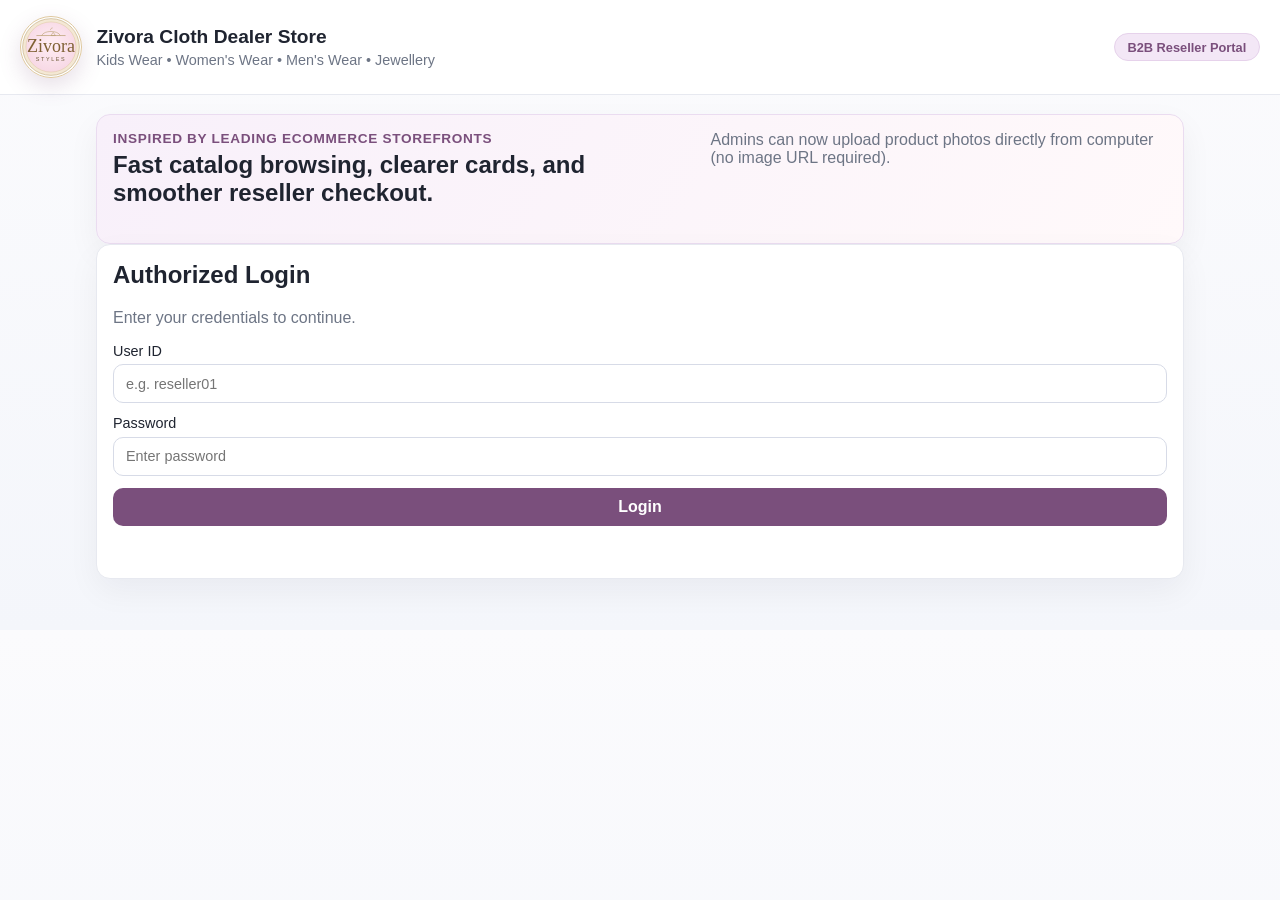
==== index.html @ c30dd45b "Add admin product editing and catalog badges" ====
<!DOCTYPE html>
<html lang="en">
<head>
  <meta charset="UTF-8" />
  <meta name="viewport" content="width=device-width, initial-scale=1.0" />
  <title>Zivora Cloth Dealer Portal</title>
  <link rel="stylesheet" href="styles.css" />
</head>
<body>
  <header class="topbar">
    <div class="brand-wrap">
      <img src="assets/zivora-logo.svg" alt="Zivora Styles logo" class="brand-logo" />
      <div>
        <h1>Zivora Cloth Dealer Store</h1>
        <p>Kids Wear • Women's Wear • Men's Wear • Jewellery</p>
      </div>
    </div>
    <span class="chip">B2B Reseller Portal</span>
  </header>

  <main class="container">
    <section class="hero-banner panel">
      <div>
        <p class="eyebrow">Inspired by leading ecommerce storefronts</p>
        <h2>Fast catalog browsing, clearer cards, and smoother reseller checkout.</h2>
      </div>
      <p class="muted">Admins can now upload product photos directly from computer (no image URL required).</p>
    </section>

    <section id="adminAccessSection" class="panel hidden">
      <h2>Admin Entry Gate</h2>
      <p class="muted">Admin panel is hidden behind a private URL and passkey.</p>
      <form id="adminGateForm" class="grid-form">
        <label>
          Admin panel passkey
          <input type="password" id="adminGatePassword" required placeholder="Enter admin panel passkey" />
        </label>
        <button type="submit">Unlock Admin Login</button>
      </form>
      <p id="adminGateMessage" class="message"></p>
    </section>

    <section id="loginSection" class="panel">
      <h2>Authorized Login</h2>
      <p class="muted" id="loginHint">Enter your credentials to continue.</p>
      <form id="loginForm" class="grid-form">
        <label>
          User ID
          <input type="text" id="userId" required placeholder="e.g. reseller01" />
        </label>
        <label>
          Password
          <input type="password" id="password" required placeholder="Enter password" />
        </label>
        <button type="submit">Login</button>
      </form>
      <p id="loginMessage" class="message"></p>
    </section>

    <section id="appSection" class="hidden">
      <nav class="app-nav">
        <span id="welcomeText"></span>
        <div id="resellerNavLinks" class="reseller-nav-links hidden"></div>
        <div>
          <button id="logoutBtn" class="secondary">Logout</button>
        </div>
      </nav>

      <section id="adminPanel" class="hidden panel">
        <h2>Admin Panel (Dealer Controls)</h2>
        <div class="cards two-cols">
          <article class="card">
            <h3>Create Reseller User</h3>
            <form id="createUserForm" class="stack">
              <input type="text" id="newUserId" placeholder="User ID" required />
              <input type="password" id="newUserPassword" placeholder="Password" required />
              <button type="submit">Create User</button>
            </form>
          </article>

          <article class="card">
            <h3>Upload Product</h3>
            <form id="productForm" class="stack">
              <input type="text" id="productName" placeholder="Product name" required />
              <select id="productCategory" required>
                <option value="">Select category</option>
                <option value="kids">Kids Wear</option>
                <option value="women">Women's Wear</option>
                <option value="men">Men's Wear</option>
                <option value="jewellery">Jewellery</option>
              </select>
              <select id="productBadge">
                <option value="">No badge</option>
                <option value="trending">Trending</option>
                <option value="best-seller">Best Seller</option>
                <option value="new-arrival">New Arrival</option>
              </select>
              <input type="number" id="productPrice" min="1" placeholder="Coin price" required />
              <input type="text" id="productDetails" placeholder="Short details" required />
              <label class="file-label" for="productImageFile">Product image from computer</label>
              <input type="file" id="productImageFile" accept="image/*" />
              <p id="uploadFileName" class="muted small-text">No file selected (you can still use image URL)</p>
              <input type="url" id="productImage" placeholder="Fallback image URL (optional)" />
              <button type="submit">Add Product</button>
            </form>
          </article>

          <article class="card">
            <h3>Load Coins to Reseller Wallet</h3>
            <form id="walletForm" class="stack">
              <select id="walletUser" required></select>
              <input type="number" id="coinAmount" min="1" placeholder="Coins to add" required />
              <button type="submit">Upload Coins</button>
            </form>
          </article>

          <article class="card">
            <h3>Security Controls</h3>
            <form id="changeAdminPasswordForm" class="stack">
              <input type="password" id="newAdminPassword" placeholder="New admin login password" required />
              <button type="submit">Change Admin Login Password</button>
            </form>
            <form id="changeGatePasswordForm" class="stack top-space">
              <input type="password" id="newGatePassword" placeholder="New admin panel gate passkey" required />
              <button type="submit">Change Admin Gate Passkey</button>
            </form>
          </article>
        </div>

        <div class="card">
          <h3>Users (Username + Password)</h3>
          <div id="usersTableWrap"></div>
        </div>

        <div class="card">
          <h3>Products (Delete Products)</h3>
          <div id="productsTableWrap"></div>
        </div>

        <div id="editProductModal" class="modal hidden" role="dialog" aria-modal="true" aria-labelledby="editProductTitle">
          <div class="modal-content">
            <div class="modal-header">
              <h3 id="editProductTitle">Edit Product</h3>
              <button id="closeEditProductModal" class="secondary small" type="button">Close</button>
            </div>
            <form id="editProductForm" class="stack">
              <input type="hidden" id="editProductId" />
              <input type="text" id="editProductName" placeholder="Product name" required />
              <select id="editProductCategory" required>
                <option value="kids">Kids Wear</option>
                <option value="women">Women's Wear</option>
                <option value="men">Men's Wear</option>
                <option value="jewellery">Jewellery</option>
              </select>
              <select id="editProductBadge">
                <option value="">No badge</option>
                <option value="trending">Trending</option>
                <option value="best-seller">Best Seller</option>
                <option value="new-arrival">New Arrival</option>
              </select>
              <input type="number" id="editProductPrice" min="1" placeholder="Coin price" required />
              <input type="text" id="editProductDetails" placeholder="Short details" required />
              <input type="url" id="editProductImage" placeholder="Image URL" />
              <button type="submit">Save Changes</button>
            </form>
          </div>
        </div>

        <div class="card">
          <h3>Booked Orders (Tracking + Cancel)</h3>
          <div id="ordersTableWrap"></div>
        </div>
      </section>

      <section id="resellerPanel" class="hidden panel reseller-simple">
        <h2>Reseller Dashboard</h2>

        <div class="cards two-cols">
          <article class="card">
            <h3>Wallet</h3>
            <p>Available Coins:</p>
            <p class="big" id="walletBalance">0 🪙</p>
          </article>
          <article class="card">
            <h3>Cart</h3>
            <p id="cartSummary">0 item(s) • 0 coins</p>
            <p class="muted" id="savedAddressPreview">Shipping details will be collected during checkout for each order.</p>
            <div class="row">
              <button id="checkoutBtn">Checkout (Pay with Coins)</button>
              <button id="clearCartBtn" class="secondary">Clear Cart</button>
            </div>
          </article>
        </div>

        <article class="card">
          <h3>Shipping Address (required for checkout)</h3>
          <p class="muted">Address is collected fresh for every checkout order.</p>
          <form id="shippingForm" class="grid-form">
            <label>
              Full name
              <input type="text" id="shipName" required placeholder="Receiver full name" />
            </label>
            <label>
              Phone number
              <input type="tel" id="shipPhone" required placeholder="10-digit phone" />
            </label>
            <label>
              Address line
              <input type="text" id="shipLine" required placeholder="House no, street" />
            </label>
            <label>
              City
              <input type="text" id="shipCity" required placeholder="City" />
            </label>
            <label>
              State
              <input type="text" id="shipState" required placeholder="State" />
            </label>
            <label>
              Pincode
              <input type="text" id="shipPincode" required placeholder="6-digit pincode" />
            </label>
            <button type="submit">Save Address</button>
          </form>
        </article>

        <article class="card">
          <h3 id="catalogSectionTitle">Home: All categories</h3>
          <div id="catalog" class="catalog-grid"></div>
        </article>

        <div class="cards two-cols">
          <article class="card">
            <h3>Purchase History</h3>
            <div id="purchaseRecords" class="records"></div>
          </article>
          <article class="card">
            <h3>Order Tracking</h3>
            <div id="trackingRecords" class="records"></div>
          </article>
        </div>
      </section>
    </section>
  </main>

  <script src="script.js"></script>
</body>
</html>
---- styles.css ----
:root {
  --bg: #f8f9fb;
  --panel: #ffffff;
  --text: #1f2430;
  --muted: #6d7585;
  --primary: #7a4f7c;
  --primary-soft: #f3e7f6;
  --border: #e7e9f0;
  --success: #0c8b62;
}

* {
  box-sizing: border-box;
}

body {
  margin: 0;
  font-family: Inter, "Segoe UI", Roboto, Arial, sans-serif;
  color: var(--text);
  background: linear-gradient(180deg, #fbfbfd, #f4f6fb);
}

.topbar {
  display: flex;
  justify-content: space-between;
  align-items: center;
  gap: 1rem;
  padding: 1rem 1.25rem;
  background: var(--panel);
  border-bottom: 1px solid var(--border);
  position: sticky;
  top: 0;
  z-index: 20;
}

.brand-wrap {
  display: flex;
  align-items: center;
  gap: 0.9rem;
}

.brand-logo {
  width: 62px;
  height: 62px;
  border-radius: 50%;
  object-fit: cover;
  border: 1px solid #dec79d;
  box-shadow: 0 8px 22px rgba(122, 79, 124, 0.18);
}

h1 {
  margin: 0;
  font-size: 1.2rem;
}

h2,
h3,
p {
  margin-top: 0;
}

.topbar p {
  margin: 0.2rem 0 0;
  color: var(--muted);
  font-size: 0.9rem;
}

.chip {
  background: var(--primary-soft);
  color: var(--primary);
  border: 1px solid #e6d2eb;
  padding: 0.35rem 0.8rem;
  border-radius: 999px;
  font-size: 0.8rem;
  font-weight: 600;
}

.container {
  max-width: 1120px;
  margin: 1.2rem auto;
  padding: 0 1rem 2rem;
}

.panel,
.card {
  background: var(--panel);
  border: 1px solid var(--border);
  border-radius: 14px;
  padding: 1rem;
  box-shadow: 0 12px 32px rgba(20, 20, 43, 0.05);
}

.hero-banner {
  display: flex;
  justify-content: space-between;
  gap: 1rem;
  background: linear-gradient(120deg, #f8f0fa, #fff9fa);
  border-color: #eadcf0;
}

.eyebrow {
  color: var(--primary);
  font-weight: 600;
  font-size: 0.85rem;
  margin-bottom: 0.3rem;
  text-transform: uppercase;
  letter-spacing: 0.05em;
}

.app-nav {
  display: flex;
  flex-wrap: wrap;
  gap: 0.75rem;
  justify-content: space-between;
  align-items: center;
  margin-bottom: 1rem;
}

.cards {
  display: grid;
  gap: 1rem;
  margin-bottom: 1rem;
}

.two-cols {
  grid-template-columns: repeat(auto-fit, minmax(260px, 1fr));
}

.grid-form {
  display: grid;
  gap: 0.75rem;
}

.stack {
  display: grid;
  gap: 0.65rem;
}

label {
  display: grid;
  gap: 0.35rem;
  font-size: 0.9rem;
}

input,
select,
button {
  font: inherit;
  padding: 0.65rem 0.75rem;
  border-radius: 10px;
  border: 1px solid #d7dbe7;
}

input:focus,
select:focus {
  outline: 2px solid #e7d5ec;
  border-color: var(--primary);
}

button {
  border: none;
  background: var(--primary);
  color: white;
  font-weight: 600;
  cursor: pointer;
}

button.secondary {
  background: #eef1f8;
  color: #333c50;
}

button.danger {
  background: #d43f4b;
}

button.small {
  padding: 0.4rem 0.6rem;
}

.file-label {
  margin-top: 0.2rem;
  color: #3d4457;
  font-weight: 600;
}

.small-text {
  font-size: 0.8rem;
}

.top-space {
  margin-top: 0.75rem;
}

.muted {
  color: var(--muted);
}

.message {
  min-height: 1.2rem;
  color: #b8304e;
}

.hidden {
  display: none !important;
}

.row {
  display: flex;
  flex-wrap: wrap;
  gap: 0.6rem;
}

.big {
  font-size: 1.6rem;
  font-weight: 700;
  color: var(--success);
}

.reseller-nav-links {
  display: flex;
  gap: 0.5rem;
  flex-wrap: wrap;
}

.category-link {
  background: #eff3fb;
  color: #2f3a56;
  border: 1px solid #d8e0f0;
}

.category-link.active {
  background: var(--primary-soft);
  color: var(--primary);
  border-color: #e0c4ea;
}

.catalog-grid {
  display: grid;
  grid-template-columns: repeat(auto-fill, minmax(210px, 1fr));
  gap: 0.9rem;
}

.product-item {
  border: 1px solid #e6e9f4;
  border-radius: 12px;
  padding: 0.65rem;
  display: grid;
  gap: 0.4rem;
  background: #fff;
  transition: transform 0.15s ease, box-shadow 0.15s ease;
}

.product-item:hover {
  transform: translateY(-2px);
  box-shadow: 0 10px 24px rgba(19, 24, 44, 0.1);
}

.product-item img,
.purchase-item img {
  width: 100%;
  height: 150px;
  object-fit: cover;
  border-radius: 10px;
  border: 1px solid #eceff7;
}

.table {
  width: 100%;
  border-collapse: collapse;
}

.table th,
.table td {
  border-bottom: 1px solid #edf0f7;
  text-align: left;
  padding: 0.55rem;
  font-size: 0.9rem;
}

.records {
  display: grid;
  gap: 0.7rem;
}

.record {
  border: 1px solid #e9edf6;
  border-radius: 10px;
  padding: 0.6rem;
  background: #fbfcff;
}

.purchase-item {
  display: flex;
  align-items: center;
  gap: 0.55rem;
  margin: 0.35rem 0;
}

.purchase-item img {
  width: 44px;
  height: 44px;
}


.product-image-wrap {
  position: relative;
}

.product-badge {
  position: absolute;
  top: 0.45rem;
  left: 0.45rem;
  background: rgba(122, 79, 124, 0.92);
  color: #fff;
  padding: 0.2rem 0.5rem;
  border-radius: 999px;
  font-size: 0.7rem;
  font-weight: 700;
  letter-spacing: 0.02em;
}

.modal {
  position: fixed;
  inset: 0;
  background: rgba(13, 18, 33, 0.55);
  display: grid;
  place-items: center;
  z-index: 50;
  padding: 1rem;
}

.modal-content {
  width: min(540px, 100%);
  background: #fff;
  border-radius: 12px;
  border: 1px solid #e1e6f4;
  padding: 1rem;
}

.modal-header {
  display: flex;
  justify-content: space-between;
  align-items: center;
  gap: 0.6rem;
  margin-bottom: 0.8rem;
}

@media (max-width: 680px) {
  .hero-banner {
    flex-direction: column;
  }

  .topbar {
    align-items: flex-start;
  }
}
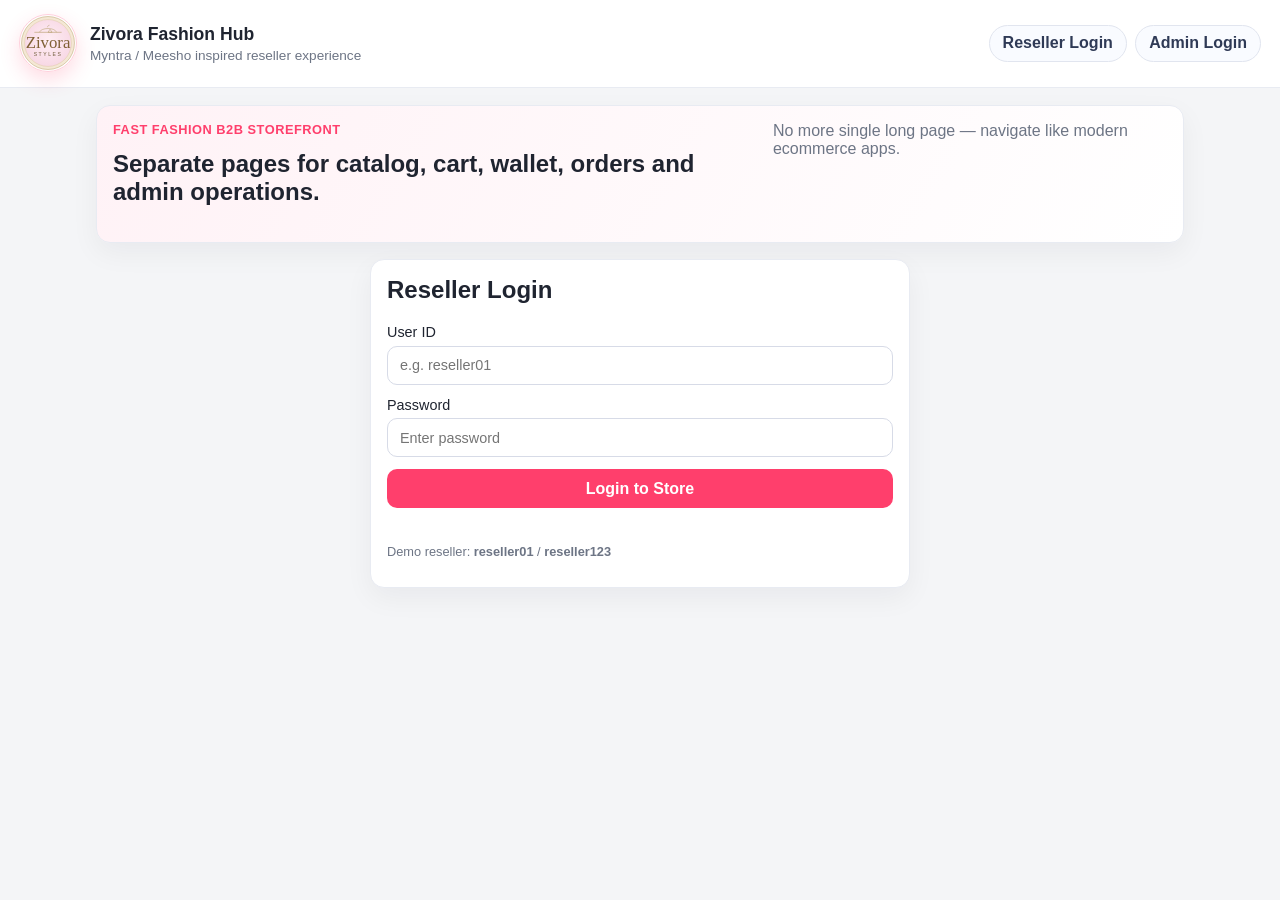
==== commit 9100a0e1: "Merge branch 'main' into codex/add-product-details-edit-feature" ====
--- a/index.html
+++ b/index.html
@@ -3,46 +3,35 @@
 <head>
   <meta charset="UTF-8" />
   <meta name="viewport" content="width=device-width, initial-scale=1.0" />
-  <title>Zivora Cloth Dealer Portal</title>
+  <title>Zivora | Login</title>
   <link rel="stylesheet" href="styles.css" />
 </head>
-<body>
+<body data-page="login">
   <header class="topbar">
     <div class="brand-wrap">
       <img src="assets/zivora-logo.svg" alt="Zivora Styles logo" class="brand-logo" />
       <div>
-        <h1>Zivora Cloth Dealer Store</h1>
-        <p>Kids Wear • Women's Wear • Men's Wear • Jewellery</p>
+        <h1>Zivora Fashion Hub</h1>
+        <p>Myntra / Meesho inspired reseller experience</p>
       </div>
     </div>
-    <span class="chip">B2B Reseller Portal</span>
+    <div class="row">
+      <a class="nav-link" href="index.html">Reseller Login</a>
+      <a class="nav-link" href="admin-login.html">Admin Login</a>
+    </div>
   </header>
 
   <main class="container">
-    <section class="hero-banner panel">
+    <section class="panel hero-banner">
       <div>
-        <p class="eyebrow">Inspired by leading ecommerce storefronts</p>
-        <h2>Fast catalog browsing, clearer cards, and smoother reseller checkout.</h2>
+        <p class="eyebrow">Fast fashion B2B storefront</p>
+        <h2>Separate pages for catalog, cart, wallet, orders and admin operations.</h2>
       </div>
-      <p class="muted">Admins can now upload product photos directly from computer (no image URL required).</p>
+      <p class="muted">No more single long page — navigate like modern ecommerce apps.</p>
     </section>
 
-    <section id="adminAccessSection" class="panel hidden">
-      <h2>Admin Entry Gate</h2>
-      <p class="muted">Admin panel is hidden behind a private URL and passkey.</p>
-      <form id="adminGateForm" class="grid-form">
-        <label>
-          Admin panel passkey
-          <input type="password" id="adminGatePassword" required placeholder="Enter admin panel passkey" />
-        </label>
-        <button type="submit">Unlock Admin Login</button>
-      </form>
-      <p id="adminGateMessage" class="message"></p>
-    </section>
-
-    <section id="loginSection" class="panel">
-      <h2>Authorized Login</h2>
-      <p class="muted" id="loginHint">Enter your credentials to continue.</p>
+    <section id="loginSection" class="panel auth-card">
+      <h2>Reseller Login</h2>
       <form id="loginForm" class="grid-form">
         <label>
           User ID
@@ -52,194 +41,10 @@
           Password
           <input type="password" id="password" required placeholder="Enter password" />
         </label>
-        <button type="submit">Login</button>
+        <button type="submit">Login to Store</button>
       </form>
       <p id="loginMessage" class="message"></p>
-    </section>
-
-    <section id="appSection" class="hidden">
-      <nav class="app-nav">
-        <span id="welcomeText"></span>
-        <div id="resellerNavLinks" class="reseller-nav-links hidden"></div>
-        <div>
-          <button id="logoutBtn" class="secondary">Logout</button>
-        </div>
-      </nav>
-
-      <section id="adminPanel" class="hidden panel">
-        <h2>Admin Panel (Dealer Controls)</h2>
-        <div class="cards two-cols">
-          <article class="card">
-            <h3>Create Reseller User</h3>
-            <form id="createUserForm" class="stack">
-              <input type="text" id="newUserId" placeholder="User ID" required />
-              <input type="password" id="newUserPassword" placeholder="Password" required />
-              <button type="submit">Create User</button>
-            </form>
-          </article>
-
-          <article class="card">
-            <h3>Upload Product</h3>
-            <form id="productForm" class="stack">
-              <input type="text" id="productName" placeholder="Product name" required />
-              <select id="productCategory" required>
-                <option value="">Select category</option>
-                <option value="kids">Kids Wear</option>
-                <option value="women">Women's Wear</option>
-                <option value="men">Men's Wear</option>
-                <option value="jewellery">Jewellery</option>
-              </select>
-              <select id="productBadge">
-                <option value="">No badge</option>
-                <option value="trending">Trending</option>
-                <option value="best-seller">Best Seller</option>
-                <option value="new-arrival">New Arrival</option>
-              </select>
-              <input type="number" id="productPrice" min="1" placeholder="Coin price" required />
-              <input type="text" id="productDetails" placeholder="Short details" required />
-              <label class="file-label" for="productImageFile">Product image from computer</label>
-              <input type="file" id="productImageFile" accept="image/*" />
-              <p id="uploadFileName" class="muted small-text">No file selected (you can still use image URL)</p>
-              <input type="url" id="productImage" placeholder="Fallback image URL (optional)" />
-              <button type="submit">Add Product</button>
-            </form>
-          </article>
-
-          <article class="card">
-            <h3>Load Coins to Reseller Wallet</h3>
-            <form id="walletForm" class="stack">
-              <select id="walletUser" required></select>
-              <input type="number" id="coinAmount" min="1" placeholder="Coins to add" required />
-              <button type="submit">Upload Coins</button>
-            </form>
-          </article>
-
-          <article class="card">
-            <h3>Security Controls</h3>
-            <form id="changeAdminPasswordForm" class="stack">
-              <input type="password" id="newAdminPassword" placeholder="New admin login password" required />
-              <button type="submit">Change Admin Login Password</button>
-            </form>
-            <form id="changeGatePasswordForm" class="stack top-space">
-              <input type="password" id="newGatePassword" placeholder="New admin panel gate passkey" required />
-              <button type="submit">Change Admin Gate Passkey</button>
-            </form>
-          </article>
-        </div>
-
-        <div class="card">
-          <h3>Users (Username + Password)</h3>
-          <div id="usersTableWrap"></div>
-        </div>
-
-        <div class="card">
-          <h3>Products (Delete Products)</h3>
-          <div id="productsTableWrap"></div>
-        </div>
-
-        <div id="editProductModal" class="modal hidden" role="dialog" aria-modal="true" aria-labelledby="editProductTitle">
-          <div class="modal-content">
-            <div class="modal-header">
-              <h3 id="editProductTitle">Edit Product</h3>
-              <button id="closeEditProductModal" class="secondary small" type="button">Close</button>
-            </div>
-            <form id="editProductForm" class="stack">
-              <input type="hidden" id="editProductId" />
-              <input type="text" id="editProductName" placeholder="Product name" required />
-              <select id="editProductCategory" required>
-                <option value="kids">Kids Wear</option>
-                <option value="women">Women's Wear</option>
-                <option value="men">Men's Wear</option>
-                <option value="jewellery">Jewellery</option>
-              </select>
-              <select id="editProductBadge">
-                <option value="">No badge</option>
-                <option value="trending">Trending</option>
-                <option value="best-seller">Best Seller</option>
-                <option value="new-arrival">New Arrival</option>
-              </select>
-              <input type="number" id="editProductPrice" min="1" placeholder="Coin price" required />
-              <input type="text" id="editProductDetails" placeholder="Short details" required />
-              <input type="url" id="editProductImage" placeholder="Image URL" />
-              <button type="submit">Save Changes</button>
-            </form>
-          </div>
-        </div>
-
-        <div class="card">
-          <h3>Booked Orders (Tracking + Cancel)</h3>
-          <div id="ordersTableWrap"></div>
-        </div>
-      </section>
-
-      <section id="resellerPanel" class="hidden panel reseller-simple">
-        <h2>Reseller Dashboard</h2>
-
-        <div class="cards two-cols">
-          <article class="card">
-            <h3>Wallet</h3>
-            <p>Available Coins:</p>
-            <p class="big" id="walletBalance">0 🪙</p>
-          </article>
-          <article class="card">
-            <h3>Cart</h3>
-            <p id="cartSummary">0 item(s) • 0 coins</p>
-            <p class="muted" id="savedAddressPreview">Shipping details will be collected during checkout for each order.</p>
-            <div class="row">
-              <button id="checkoutBtn">Checkout (Pay with Coins)</button>
-              <button id="clearCartBtn" class="secondary">Clear Cart</button>
-            </div>
-          </article>
-        </div>
-
-        <article class="card">
-          <h3>Shipping Address (required for checkout)</h3>
-          <p class="muted">Address is collected fresh for every checkout order.</p>
-          <form id="shippingForm" class="grid-form">
-            <label>
-              Full name
-              <input type="text" id="shipName" required placeholder="Receiver full name" />
-            </label>
-            <label>
-              Phone number
-              <input type="tel" id="shipPhone" required placeholder="10-digit phone" />
-            </label>
-            <label>
-              Address line
-              <input type="text" id="shipLine" required placeholder="House no, street" />
-            </label>
-            <label>
-              City
-              <input type="text" id="shipCity" required placeholder="City" />
-            </label>
-            <label>
-              State
-              <input type="text" id="shipState" required placeholder="State" />
-            </label>
-            <label>
-              Pincode
-              <input type="text" id="shipPincode" required placeholder="6-digit pincode" />
-            </label>
-            <button type="submit">Save Address</button>
-          </form>
-        </article>
-
-        <article class="card">
-          <h3 id="catalogSectionTitle">Home: All categories</h3>
-          <div id="catalog" class="catalog-grid"></div>
-        </article>
-
-        <div class="cards two-cols">
-          <article class="card">
-            <h3>Purchase History</h3>
-            <div id="purchaseRecords" class="records"></div>
-          </article>
-          <article class="card">
-            <h3>Order Tracking</h3>
-            <div id="trackingRecords" class="records"></div>
-          </article>
-        </div>
-      </section>
+      <p class="muted small-text">Demo reseller: <strong>reseller01</strong> / <strong>reseller123</strong></p>
     </section>
   </main>
 
--- a/styles.css
+++ b/styles.css
@@ -1,23 +1,21 @@
 :root {
-  --bg: #f8f9fb;
+  --bg: #f4f5f7;
   --panel: #ffffff;
   --text: #1f2430;
   --muted: #6d7585;
-  --primary: #7a4f7c;
-  --primary-soft: #f3e7f6;
-  --border: #e7e9f0;
+  --primary: #ff3f6c;
+  --primary-soft: #ffe8ef;
+  --border: #e8ebf2;
   --success: #0c8b62;
 }
 
-* {
-  box-sizing: border-box;
-}
+* { box-sizing: border-box; }
 
 body {
   margin: 0;
   font-family: Inter, "Segoe UI", Roboto, Arial, sans-serif;
   color: var(--text);
-  background: linear-gradient(180deg, #fbfbfd, #f4f6fb);
+  background: var(--bg);
 }
 
 .topbar {
@@ -25,333 +23,87 @@
   justify-content: space-between;
   align-items: center;
   gap: 1rem;
-  padding: 1rem 1.25rem;
+  padding: 0.9rem 1.2rem;
   background: var(--panel);
   border-bottom: 1px solid var(--border);
   position: sticky;
   top: 0;
-  z-index: 20;
+  z-index: 40;
 }
 
-.brand-wrap {
-  display: flex;
-  align-items: center;
-  gap: 0.9rem;
+.brand-wrap { display: flex; align-items: center; gap: 0.8rem; }
+.brand-logo {
+  width: 58px; height: 58px; border-radius: 50%; object-fit: cover;
+  border: 1px solid #ffd0dc; box-shadow: 0 8px 20px rgba(255, 63, 108, 0.18);
+}
+h1 { margin: 0; font-size: 1.1rem; }
+h2, h3, p { margin-top: 0; }
+.topbar p { margin: 0.2rem 0 0; color: var(--muted); font-size: 0.85rem; }
+
+.market-nav, .row { display: flex; flex-wrap: wrap; gap: 0.55rem; align-items: center; }
+
+.nav-link {
+  text-decoration: none;
+  padding: 0.52rem 0.8rem;
+  border-radius: 999px;
+  border: 1px solid #e1e5ef;
+  color: #2f3a56;
+  font-weight: 600;
+  background: #f9fbff;
+}
+.nav-link.active { background: var(--primary-soft); color: var(--primary); border-color: #ffc7d7; }
+.cart-pill { background: #222; color: #fff; border-color: #222; }
+
+.container { max-width: 1120px; margin: 1.1rem auto; padding: 0 1rem 2rem; }
+.panel, .card {
+  background: var(--panel); border: 1px solid var(--border);
+  border-radius: 14px; padding: 1rem; box-shadow: 0 10px 28px rgba(20, 20, 43, 0.05);
+}
+.hero-banner { display: flex; justify-content: space-between; gap: 1rem; background: linear-gradient(120deg, #fff2f6, #ffffff); }
+.eyebrow { color: var(--primary); font-size: 0.8rem; letter-spacing: .04em; text-transform: uppercase; font-weight: 700; }
+
+.cards { display: grid; gap: 1rem; margin-bottom: 1rem; }
+.two-cols { grid-template-columns: repeat(auto-fit, minmax(280px, 1fr)); }
+.grid-form, .stack { display: grid; gap: 0.75rem; }
+label { display: grid; gap: .35rem; font-size: .9rem; }
+
+input, select, button {
+  font: inherit; padding: .66rem .75rem; border-radius: 10px; border: 1px solid #d7dbe7;
+}
+button { border: none; background: var(--primary); color: #fff; font-weight: 600; cursor: pointer; }
+button.secondary { background: #eef1f8; color: #333c50; }
+button.danger { background: #d43f4b; }
+button.small { padding: .4rem .65rem; }
+
+.file-label { color: #3d4457; font-weight: 600; }
+.top-space { margin-top: .75rem; }
+.small-text { font-size: .8rem; }
+.muted { color: var(--muted); }
+.message { min-height: 1.2rem; color: #b8304e; }
+
+.reseller-nav-links { display: flex; gap: .45rem; flex-wrap: wrap; margin-bottom: .8rem; }
+.category-link { background: #eff3fb; color: #2f3a56; border: 1px solid #d8e0f0; }
+.category-link.active { background: var(--primary-soft); color: var(--primary); border-color: #ffc7d7; }
+
+.catalog-grid { display: grid; grid-template-columns: repeat(auto-fill, minmax(210px, 1fr)); gap: .85rem; }
+.product-item {
+  border: 1px solid #e6e9f4; border-radius: 12px; padding: .65rem; display: grid; gap: .4rem; background: #fff;
+}
+.product-item img, .purchase-item img {
+  width: 100%; height: 180px; object-fit: cover; border-radius: 10px; border: 1px solid #eceff7;
 }
 
-.brand-logo {
-  width: 62px;
-  height: 62px;
-  border-radius: 50%;
-  object-fit: cover;
-  border: 1px solid #dec79d;
-  box-shadow: 0 8px 22px rgba(122, 79, 124, 0.18);
+.table { width: 100%; border-collapse: collapse; }
+.table th, .table td { border-bottom: 1px solid #edf0f7; text-align: left; padding: .55rem; font-size: .9rem; }
+.records { display: grid; gap: .7rem; }
+.record { border: 1px solid #e9edf6; border-radius: 10px; padding: .6rem; background: #fbfcff; }
+.purchase-item { display: flex; align-items: center; gap: .55rem; margin: .35rem 0; }
+.purchase-item img { width: 44px; height: 44px; }
+.big { font-size: 1.8rem; font-weight: 800; color: var(--success); }
+
+.auth-card { max-width: 540px; margin: 1rem auto 0; }
+
+@media (max-width: 760px) {
+  .topbar { align-items: flex-start; flex-direction: column; }
+  .hero-banner { flex-direction: column; }
 }
-
-h1 {
-  margin: 0;
-  font-size: 1.2rem;
-}
-
-h2,
-h3,
-p {
-  margin-top: 0;
-}
-
-.topbar p {
-  margin: 0.2rem 0 0;
-  color: var(--muted);
-  font-size: 0.9rem;
-}
-
-.chip {
-  background: var(--primary-soft);
-  color: var(--primary);
-  border: 1px solid #e6d2eb;
-  padding: 0.35rem 0.8rem;
-  border-radius: 999px;
-  font-size: 0.8rem;
-  font-weight: 600;
-}
-
-.container {
-  max-width: 1120px;
-  margin: 1.2rem auto;
-  padding: 0 1rem 2rem;
-}
-
-.panel,
-.card {
-  background: var(--panel);
-  border: 1px solid var(--border);
-  border-radius: 14px;
-  padding: 1rem;
-  box-shadow: 0 12px 32px rgba(20, 20, 43, 0.05);
-}
-
-.hero-banner {
-  display: flex;
-  justify-content: space-between;
-  gap: 1rem;
-  background: linear-gradient(120deg, #f8f0fa, #fff9fa);
-  border-color: #eadcf0;
-}
-
-.eyebrow {
-  color: var(--primary);
-  font-weight: 600;
-  font-size: 0.85rem;
-  margin-bottom: 0.3rem;
-  text-transform: uppercase;
-  letter-spacing: 0.05em;
-}
-
-.app-nav {
-  display: flex;
-  flex-wrap: wrap;
-  gap: 0.75rem;
-  justify-content: space-between;
-  align-items: center;
-  margin-bottom: 1rem;
-}
-
-.cards {
-  display: grid;
-  gap: 1rem;
-  margin-bottom: 1rem;
-}
-
-.two-cols {
-  grid-template-columns: repeat(auto-fit, minmax(260px, 1fr));
-}
-
-.grid-form {
-  display: grid;
-  gap: 0.75rem;
-}
-
-.stack {
-  display: grid;
-  gap: 0.65rem;
-}
-
-label {
-  display: grid;
-  gap: 0.35rem;
-  font-size: 0.9rem;
-}
-
-input,
-select,
-button {
-  font: inherit;
-  padding: 0.65rem 0.75rem;
-  border-radius: 10px;
-  border: 1px solid #d7dbe7;
-}
-
-input:focus,
-select:focus {
-  outline: 2px solid #e7d5ec;
-  border-color: var(--primary);
-}
-
-button {
-  border: none;
-  background: var(--primary);
-  color: white;
-  font-weight: 600;
-  cursor: pointer;
-}
-
-button.secondary {
-  background: #eef1f8;
-  color: #333c50;
-}
-
-button.danger {
-  background: #d43f4b;
-}
-
-button.small {
-  padding: 0.4rem 0.6rem;
-}
-
-.file-label {
-  margin-top: 0.2rem;
-  color: #3d4457;
-  font-weight: 600;
-}
-
-.small-text {
-  font-size: 0.8rem;
-}
-
-.top-space {
-  margin-top: 0.75rem;
-}
-
-.muted {
-  color: var(--muted);
-}
-
-.message {
-  min-height: 1.2rem;
-  color: #b8304e;
-}
-
-.hidden {
-  display: none !important;
-}
-
-.row {
-  display: flex;
-  flex-wrap: wrap;
-  gap: 0.6rem;
-}
-
-.big {
-  font-size: 1.6rem;
-  font-weight: 700;
-  color: var(--success);
-}
-
-.reseller-nav-links {
-  display: flex;
-  gap: 0.5rem;
-  flex-wrap: wrap;
-}
-
-.category-link {
-  background: #eff3fb;
-  color: #2f3a56;
-  border: 1px solid #d8e0f0;
-}
-
-.category-link.active {
-  background: var(--primary-soft);
-  color: var(--primary);
-  border-color: #e0c4ea;
-}
-
-.catalog-grid {
-  display: grid;
-  grid-template-columns: repeat(auto-fill, minmax(210px, 1fr));
-  gap: 0.9rem;
-}
-
-.product-item {
-  border: 1px solid #e6e9f4;
-  border-radius: 12px;
-  padding: 0.65rem;
-  display: grid;
-  gap: 0.4rem;
-  background: #fff;
-  transition: transform 0.15s ease, box-shadow 0.15s ease;
-}
-
-.product-item:hover {
-  transform: translateY(-2px);
-  box-shadow: 0 10px 24px rgba(19, 24, 44, 0.1);
-}
-
-.product-item img,
-.purchase-item img {
-  width: 100%;
-  height: 150px;
-  object-fit: cover;
-  border-radius: 10px;
-  border: 1px solid #eceff7;
-}
-
-.table {
-  width: 100%;
-  border-collapse: collapse;
-}
-
-.table th,
-.table td {
-  border-bottom: 1px solid #edf0f7;
-  text-align: left;
-  padding: 0.55rem;
-  font-size: 0.9rem;
-}
-
-.records {
-  display: grid;
-  gap: 0.7rem;
-}
-
-.record {
-  border: 1px solid #e9edf6;
-  border-radius: 10px;
-  padding: 0.6rem;
-  background: #fbfcff;
-}
-
-.purchase-item {
-  display: flex;
-  align-items: center;
-  gap: 0.55rem;
-  margin: 0.35rem 0;
-}
-
-.purchase-item img {
-  width: 44px;
-  height: 44px;
-}
-
-
-.product-image-wrap {
-  position: relative;
-}
-
-.product-badge {
-  position: absolute;
-  top: 0.45rem;
-  left: 0.45rem;
-  background: rgba(122, 79, 124, 0.92);
-  color: #fff;
-  padding: 0.2rem 0.5rem;
-  border-radius: 999px;
-  font-size: 0.7rem;
-  font-weight: 700;
-  letter-spacing: 0.02em;
-}
-
-.modal {
-  position: fixed;
-  inset: 0;
-  background: rgba(13, 18, 33, 0.55);
-  display: grid;
-  place-items: center;
-  z-index: 50;
-  padding: 1rem;
-}
-
-.modal-content {
-  width: min(540px, 100%);
-  background: #fff;
-  border-radius: 12px;
-  border: 1px solid #e1e6f4;
-  padding: 1rem;
-}
-
-.modal-header {
-  display: flex;
-  justify-content: space-between;
-  align-items: center;
-  gap: 0.6rem;
-  margin-bottom: 0.8rem;
-}
-
-@media (max-width: 680px) {
-  .hero-banner {
-    flex-direction: column;
-  }
-
-  .topbar {
-    align-items: flex-start;
-  }
-}
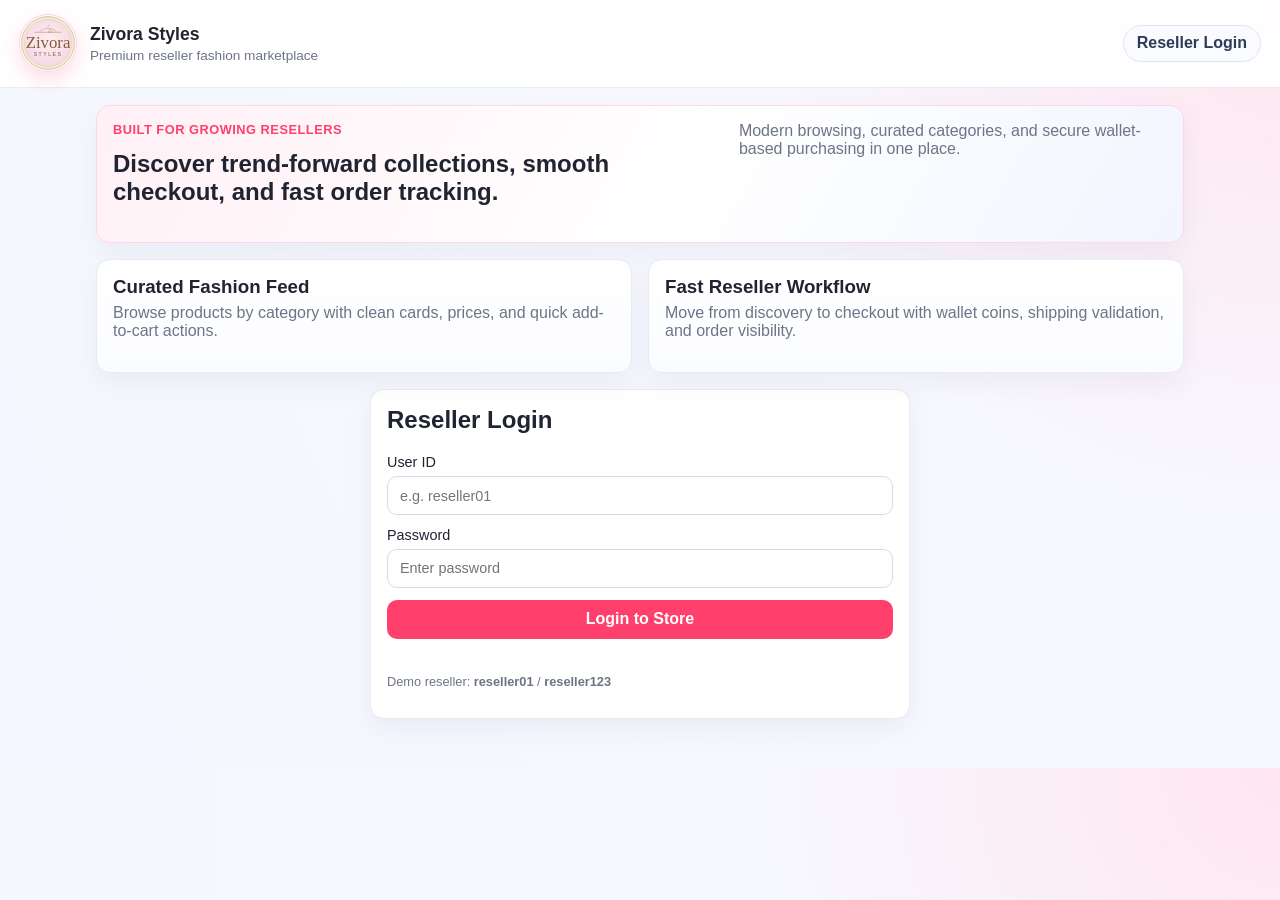
==== commit b82fa50b: "Refresh branding and enhance storefront UI" ====
--- a/index.html
+++ b/index.html
@@ -3,7 +3,7 @@
 <head>
   <meta charset="UTF-8" />
   <meta name="viewport" content="width=device-width, initial-scale=1.0" />
-  <title>Zivora | Login</title>
+  <title>Zivora Styles | Login</title>
   <link rel="stylesheet" href="styles.css" />
 </head>
 <body data-page="login">
@@ -11,23 +11,33 @@
     <div class="brand-wrap">
       <img src="assets/zivora-logo.svg" alt="Zivora Styles logo" class="brand-logo" />
       <div>
-        <h1>Zivora Fashion Hub</h1>
-        <p>Myntra / Meesho inspired reseller experience</p>
+        <h1>Zivora Styles</h1>
+        <p>Premium reseller fashion marketplace</p>
       </div>
     </div>
     <div class="row">
       <a class="nav-link" href="index.html">Reseller Login</a>
-      <a class="nav-link" href="admin-login.html">Admin Login</a>
     </div>
   </header>
 
   <main class="container">
     <section class="panel hero-banner">
       <div>
-        <p class="eyebrow">Fast fashion B2B storefront</p>
-        <h2>Separate pages for catalog, cart, wallet, orders and admin operations.</h2>
+        <p class="eyebrow">Built for growing resellers</p>
+        <h2>Discover trend-forward collections, smooth checkout, and fast order tracking.</h2>
       </div>
-      <p class="muted">No more single long page — navigate like modern ecommerce apps.</p>
+      <p class="muted">Modern browsing, curated categories, and secure wallet-based purchasing in one place.</p>
+    </section>
+
+    <section class="cards two-cols quick-highlights">
+      <article class="panel feature-tile">
+        <h3>Curated Fashion Feed</h3>
+        <p class="muted">Browse products by category with clean cards, prices, and quick add-to-cart actions.</p>
+      </article>
+      <article class="panel feature-tile">
+        <h3>Fast Reseller Workflow</h3>
+        <p class="muted">Move from discovery to checkout with wallet coins, shipping validation, and order visibility.</p>
+      </article>
     </section>
 
     <section id="loginSection" class="panel auth-card">
--- a/styles.css
+++ b/styles.css
@@ -1,5 +1,5 @@
 :root {
-  --bg: #f4f5f7;
+  --bg: #f5f7ff;
   --panel: #ffffff;
   --text: #1f2430;
   --muted: #6d7585;
@@ -15,7 +15,7 @@
   margin: 0;
   font-family: Inter, "Segoe UI", Roboto, Arial, sans-serif;
   color: var(--text);
-  background: var(--bg);
+  background: radial-gradient(circle at top right, #ffe6f0 0%, #f7f8ff 36%, #f4f7ff 100%);
 }
 
 .topbar {
@@ -24,8 +24,9 @@
   align-items: center;
   gap: 1rem;
   padding: 0.9rem 1.2rem;
-  background: var(--panel);
+  background: rgba(255, 255, 255, 0.92);
   border-bottom: 1px solid var(--border);
+  backdrop-filter: blur(8px);
   position: sticky;
   top: 0;
   z-index: 40;
@@ -50,7 +51,9 @@
   color: #2f3a56;
   font-weight: 600;
   background: #f9fbff;
+  transition: all .2s ease;
 }
+.nav-link:hover { transform: translateY(-1px); border-color: #d4dbee; box-shadow: 0 8px 20px rgba(34, 53, 109, 0.08); }
 .nav-link.active { background: var(--primary-soft); color: var(--primary); border-color: #ffc7d7; }
 .cart-pill { background: #222; color: #fff; border-color: #222; }
 
@@ -59,7 +62,19 @@
   background: var(--panel); border: 1px solid var(--border);
   border-radius: 14px; padding: 1rem; box-shadow: 0 10px 28px rgba(20, 20, 43, 0.05);
 }
-.hero-banner { display: flex; justify-content: space-between; gap: 1rem; background: linear-gradient(120deg, #fff2f6, #ffffff); }
+.hero-banner {
+  display: flex;
+  justify-content: space-between;
+  gap: 1rem;
+  background: linear-gradient(120deg, #fff0f6, #ffffff 55%, #f2f5ff);
+  border-color: #ffd7e6;
+}
+.quick-highlights { margin-top: 1rem; }
+.feature-tile {
+  background: linear-gradient(180deg, #ffffff 0%, #fbfcff 100%);
+  border-color: #e7ebf8;
+}
+.feature-tile h3 { margin-bottom: .4rem; }
 .eyebrow { color: var(--primary); font-size: 0.8rem; letter-spacing: .04em; text-transform: uppercase; font-weight: 700; }
 
 .cards { display: grid; gap: 1rem; margin-bottom: 1rem; }
@@ -71,6 +86,8 @@
   font: inherit; padding: .66rem .75rem; border-radius: 10px; border: 1px solid #d7dbe7;
 }
 button { border: none; background: var(--primary); color: #fff; font-weight: 600; cursor: pointer; }
+button { transition: transform .15s ease, box-shadow .2s ease, filter .2s ease; }
+button:hover { transform: translateY(-1px); box-shadow: 0 10px 16px rgba(255, 63, 108, 0.23); }
 button.secondary { background: #eef1f8; color: #333c50; }
 button.danger { background: #d43f4b; }
 button.small { padding: .4rem .65rem; }
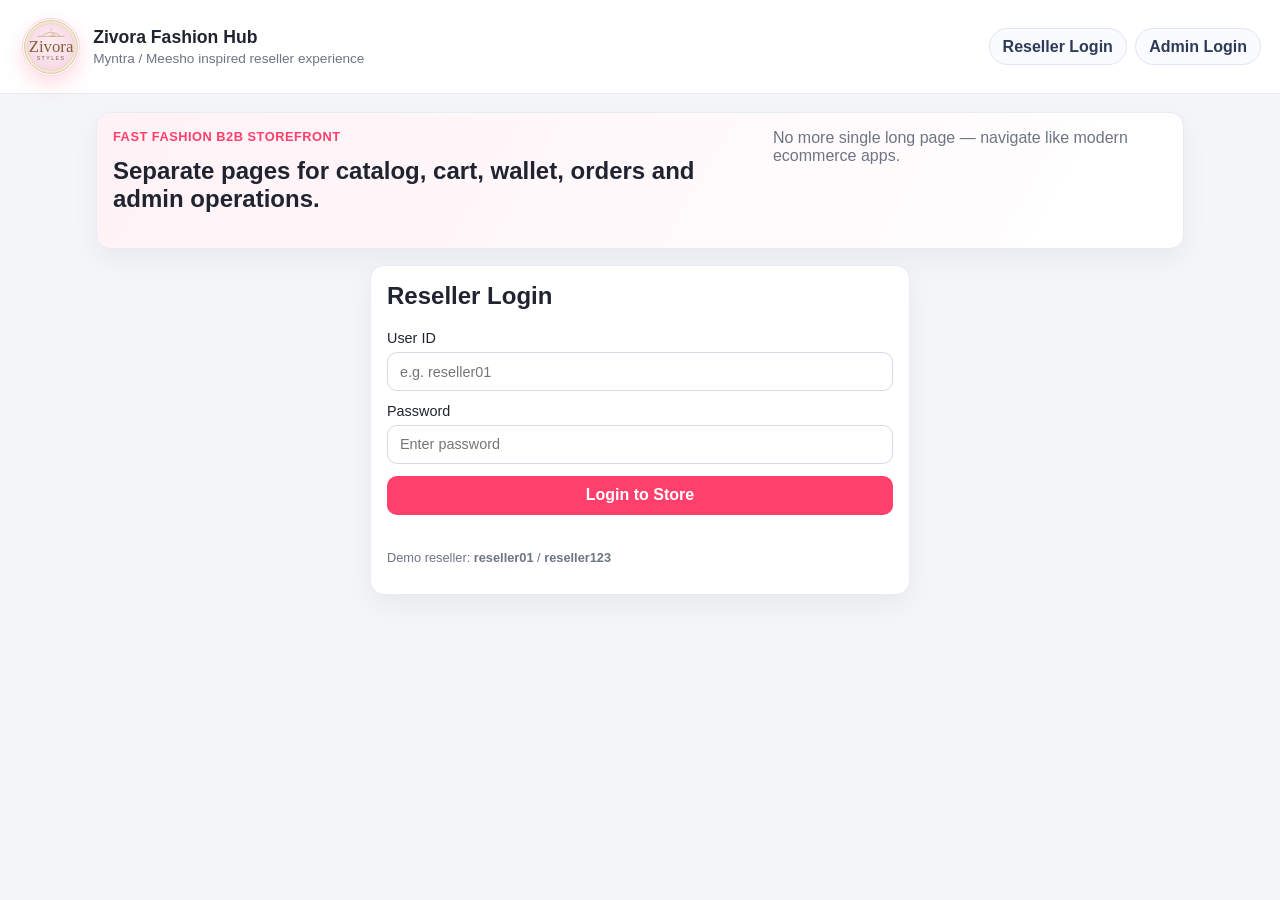
==== commit 14d722d9: "Enhance storefront UI and make logo navigate home" ====
--- a/index.html
+++ b/index.html
@@ -3,41 +3,31 @@
 <head>
   <meta charset="UTF-8" />
   <meta name="viewport" content="width=device-width, initial-scale=1.0" />
-  <title>Zivora Styles | Login</title>
+  <title>Zivora | Login</title>
   <link rel="stylesheet" href="styles.css" />
 </head>
 <body data-page="login">
   <header class="topbar">
-    <div class="brand-wrap">
+    <a class="brand-wrap brand-home-link" href="index.html" aria-label="Go to home page">
       <img src="assets/zivora-logo.svg" alt="Zivora Styles logo" class="brand-logo" />
       <div>
-        <h1>Zivora Styles</h1>
-        <p>Premium reseller fashion marketplace</p>
+        <h1>Zivora Fashion Hub</h1>
+        <p>Myntra / Meesho inspired reseller experience</p>
       </div>
-    </div>
+    </a>
     <div class="row">
       <a class="nav-link" href="index.html">Reseller Login</a>
+      <a class="nav-link" href="admin-login.html">Admin Login</a>
     </div>
   </header>
 
   <main class="container">
     <section class="panel hero-banner">
       <div>
-        <p class="eyebrow">Built for growing resellers</p>
-        <h2>Discover trend-forward collections, smooth checkout, and fast order tracking.</h2>
+        <p class="eyebrow">Fast fashion B2B storefront</p>
+        <h2>Separate pages for catalog, cart, wallet, orders and admin operations.</h2>
       </div>
-      <p class="muted">Modern browsing, curated categories, and secure wallet-based purchasing in one place.</p>
-    </section>
-
-    <section class="cards two-cols quick-highlights">
-      <article class="panel feature-tile">
-        <h3>Curated Fashion Feed</h3>
-        <p class="muted">Browse products by category with clean cards, prices, and quick add-to-cart actions.</p>
-      </article>
-      <article class="panel feature-tile">
-        <h3>Fast Reseller Workflow</h3>
-        <p class="muted">Move from discovery to checkout with wallet coins, shipping validation, and order visibility.</p>
-      </article>
+      <p class="muted">No more single long page — navigate like modern ecommerce apps.</p>
     </section>
 
     <section id="loginSection" class="panel auth-card">
--- a/styles.css
+++ b/styles.css
@@ -1,5 +1,5 @@
 :root {
-  --bg: #f5f7ff;
+  --bg: #f4f5f7;
   --panel: #ffffff;
   --text: #1f2430;
   --muted: #6d7585;
@@ -15,7 +15,7 @@
   margin: 0;
   font-family: Inter, "Segoe UI", Roboto, Arial, sans-serif;
   color: var(--text);
-  background: radial-gradient(circle at top right, #ffe6f0 0%, #f7f8ff 36%, #f4f7ff 100%);
+  background: var(--bg);
 }
 
 .topbar {
@@ -24,15 +24,16 @@
   align-items: center;
   gap: 1rem;
   padding: 0.9rem 1.2rem;
-  background: rgba(255, 255, 255, 0.92);
+  background: var(--panel);
   border-bottom: 1px solid var(--border);
-  backdrop-filter: blur(8px);
   position: sticky;
   top: 0;
   z-index: 40;
 }
 
 .brand-wrap { display: flex; align-items: center; gap: 0.8rem; }
+.brand-home-link { text-decoration: none; color: inherit; border-radius: 12px; padding: 0.2rem; transition: background .2s ease; }
+.brand-home-link:hover { background: #fff2f7; }
 .brand-logo {
   width: 58px; height: 58px; border-radius: 50%; object-fit: cover;
   border: 1px solid #ffd0dc; box-shadow: 0 8px 20px rgba(255, 63, 108, 0.18);
@@ -51,9 +52,7 @@
   color: #2f3a56;
   font-weight: 600;
   background: #f9fbff;
-  transition: all .2s ease;
 }
-.nav-link:hover { transform: translateY(-1px); border-color: #d4dbee; box-shadow: 0 8px 20px rgba(34, 53, 109, 0.08); }
 .nav-link.active { background: var(--primary-soft); color: var(--primary); border-color: #ffc7d7; }
 .cart-pill { background: #222; color: #fff; border-color: #222; }
 
@@ -62,19 +61,7 @@
   background: var(--panel); border: 1px solid var(--border);
   border-radius: 14px; padding: 1rem; box-shadow: 0 10px 28px rgba(20, 20, 43, 0.05);
 }
-.hero-banner {
-  display: flex;
-  justify-content: space-between;
-  gap: 1rem;
-  background: linear-gradient(120deg, #fff0f6, #ffffff 55%, #f2f5ff);
-  border-color: #ffd7e6;
-}
-.quick-highlights { margin-top: 1rem; }
-.feature-tile {
-  background: linear-gradient(180deg, #ffffff 0%, #fbfcff 100%);
-  border-color: #e7ebf8;
-}
-.feature-tile h3 { margin-bottom: .4rem; }
+.hero-banner { display: flex; justify-content: space-between; gap: 1rem; background: linear-gradient(120deg, #fff2f6, #ffffff); }
 .eyebrow { color: var(--primary); font-size: 0.8rem; letter-spacing: .04em; text-transform: uppercase; font-weight: 700; }
 
 .cards { display: grid; gap: 1rem; margin-bottom: 1rem; }
@@ -86,8 +73,6 @@
   font: inherit; padding: .66rem .75rem; border-radius: 10px; border: 1px solid #d7dbe7;
 }
 button { border: none; background: var(--primary); color: #fff; font-weight: 600; cursor: pointer; }
-button { transition: transform .15s ease, box-shadow .2s ease, filter .2s ease; }
-button:hover { transform: translateY(-1px); box-shadow: 0 10px 16px rgba(255, 63, 108, 0.23); }
 button.secondary { background: #eef1f8; color: #333c50; }
 button.danger { background: #d43f4b; }
 button.small { padding: .4rem .65rem; }
@@ -102,6 +87,7 @@
 .category-link { background: #eff3fb; color: #2f3a56; border: 1px solid #d8e0f0; }
 .category-link.active { background: var(--primary-soft); color: var(--primary); border-color: #ffc7d7; }
 
+.catalog-toolbar { display: grid; grid-template-columns: repeat(auto-fit, minmax(220px, 1fr)); gap: .75rem; margin-bottom: .5rem; }
 .catalog-grid { display: grid; grid-template-columns: repeat(auto-fill, minmax(210px, 1fr)); gap: .85rem; }
 .product-item {
   border: 1px solid #e6e9f4; border-radius: 12px; padding: .65rem; display: grid; gap: .4rem; background: #fff;
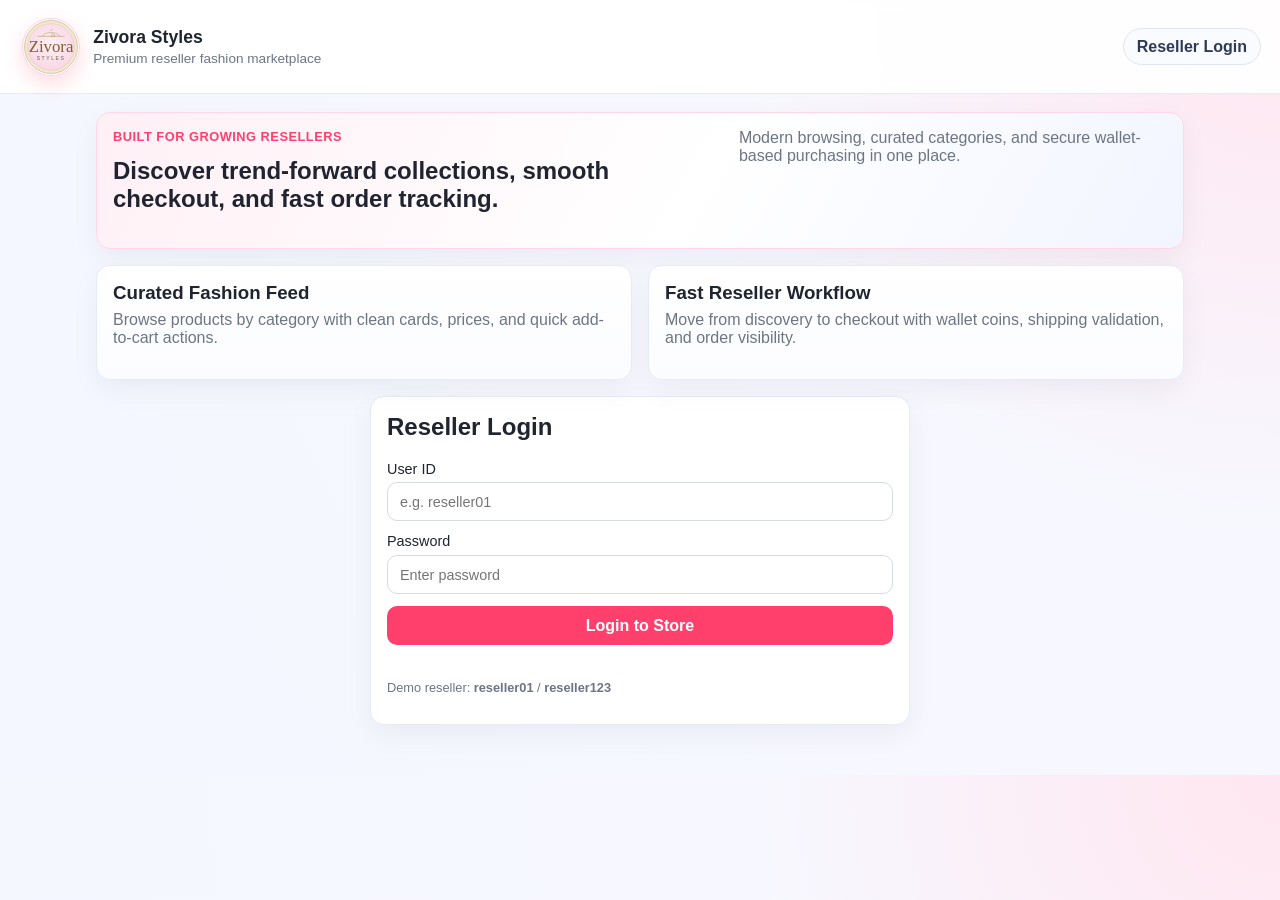
==== commit e5f99074: "Merge pull request #23 from zivorastyles-cloth/codex/enhance-ui-and-add-logo-button Enhance storefro" ====
--- a/index.html
+++ b/index.html
@@ -3,7 +3,7 @@
 <head>
   <meta charset="UTF-8" />
   <meta name="viewport" content="width=device-width, initial-scale=1.0" />
-  <title>Zivora | Login</title>
+  <title>Zivora Styles | Login</title>
   <link rel="stylesheet" href="styles.css" />
 </head>
 <body data-page="login">
@@ -11,23 +11,33 @@
     <a class="brand-wrap brand-home-link" href="index.html" aria-label="Go to home page">
       <img src="assets/zivora-logo.svg" alt="Zivora Styles logo" class="brand-logo" />
       <div>
-        <h1>Zivora Fashion Hub</h1>
-        <p>Myntra / Meesho inspired reseller experience</p>
+        <h1>Zivora Styles</h1>
+        <p>Premium reseller fashion marketplace</p>
       </div>
     </a>
     <div class="row">
       <a class="nav-link" href="index.html">Reseller Login</a>
-      <a class="nav-link" href="admin-login.html">Admin Login</a>
     </div>
   </header>
 
   <main class="container">
     <section class="panel hero-banner">
       <div>
-        <p class="eyebrow">Fast fashion B2B storefront</p>
-        <h2>Separate pages for catalog, cart, wallet, orders and admin operations.</h2>
+        <p class="eyebrow">Built for growing resellers</p>
+        <h2>Discover trend-forward collections, smooth checkout, and fast order tracking.</h2>
       </div>
-      <p class="muted">No more single long page — navigate like modern ecommerce apps.</p>
+      <p class="muted">Modern browsing, curated categories, and secure wallet-based purchasing in one place.</p>
+    </section>
+
+    <section class="cards two-cols quick-highlights">
+      <article class="panel feature-tile">
+        <h3>Curated Fashion Feed</h3>
+        <p class="muted">Browse products by category with clean cards, prices, and quick add-to-cart actions.</p>
+      </article>
+      <article class="panel feature-tile">
+        <h3>Fast Reseller Workflow</h3>
+        <p class="muted">Move from discovery to checkout with wallet coins, shipping validation, and order visibility.</p>
+      </article>
     </section>
 
     <section id="loginSection" class="panel auth-card">
--- a/styles.css
+++ b/styles.css
@@ -1,5 +1,5 @@
 :root {
-  --bg: #f4f5f7;
+  --bg: #f5f7ff;
   --panel: #ffffff;
   --text: #1f2430;
   --muted: #6d7585;
@@ -15,7 +15,7 @@
   margin: 0;
   font-family: Inter, "Segoe UI", Roboto, Arial, sans-serif;
   color: var(--text);
-  background: var(--bg);
+  background: radial-gradient(circle at top right, #ffe6f0 0%, #f7f8ff 36%, #f4f7ff 100%);
 }
 
 .topbar {
@@ -24,8 +24,9 @@
   align-items: center;
   gap: 1rem;
   padding: 0.9rem 1.2rem;
-  background: var(--panel);
+  background: rgba(255, 255, 255, 0.92);
   border-bottom: 1px solid var(--border);
+  backdrop-filter: blur(8px);
   position: sticky;
   top: 0;
   z-index: 40;
@@ -52,7 +53,9 @@
   color: #2f3a56;
   font-weight: 600;
   background: #f9fbff;
+  transition: all .2s ease;
 }
+.nav-link:hover { transform: translateY(-1px); border-color: #d4dbee; box-shadow: 0 8px 20px rgba(34, 53, 109, 0.08); }
 .nav-link.active { background: var(--primary-soft); color: var(--primary); border-color: #ffc7d7; }
 .cart-pill { background: #222; color: #fff; border-color: #222; }
 
@@ -61,7 +64,19 @@
   background: var(--panel); border: 1px solid var(--border);
   border-radius: 14px; padding: 1rem; box-shadow: 0 10px 28px rgba(20, 20, 43, 0.05);
 }
-.hero-banner { display: flex; justify-content: space-between; gap: 1rem; background: linear-gradient(120deg, #fff2f6, #ffffff); }
+.hero-banner {
+  display: flex;
+  justify-content: space-between;
+  gap: 1rem;
+  background: linear-gradient(120deg, #fff0f6, #ffffff 55%, #f2f5ff);
+  border-color: #ffd7e6;
+}
+.quick-highlights { margin-top: 1rem; }
+.feature-tile {
+  background: linear-gradient(180deg, #ffffff 0%, #fbfcff 100%);
+  border-color: #e7ebf8;
+}
+.feature-tile h3 { margin-bottom: .4rem; }
 .eyebrow { color: var(--primary); font-size: 0.8rem; letter-spacing: .04em; text-transform: uppercase; font-weight: 700; }
 
 .cards { display: grid; gap: 1rem; margin-bottom: 1rem; }
@@ -73,6 +88,8 @@
   font: inherit; padding: .66rem .75rem; border-radius: 10px; border: 1px solid #d7dbe7;
 }
 button { border: none; background: var(--primary); color: #fff; font-weight: 600; cursor: pointer; }
+button { transition: transform .15s ease, box-shadow .2s ease, filter .2s ease; }
+button:hover { transform: translateY(-1px); box-shadow: 0 10px 16px rgba(255, 63, 108, 0.23); }
 button.secondary { background: #eef1f8; color: #333c50; }
 button.danger { background: #d43f4b; }
 button.small { padding: .4rem .65rem; }
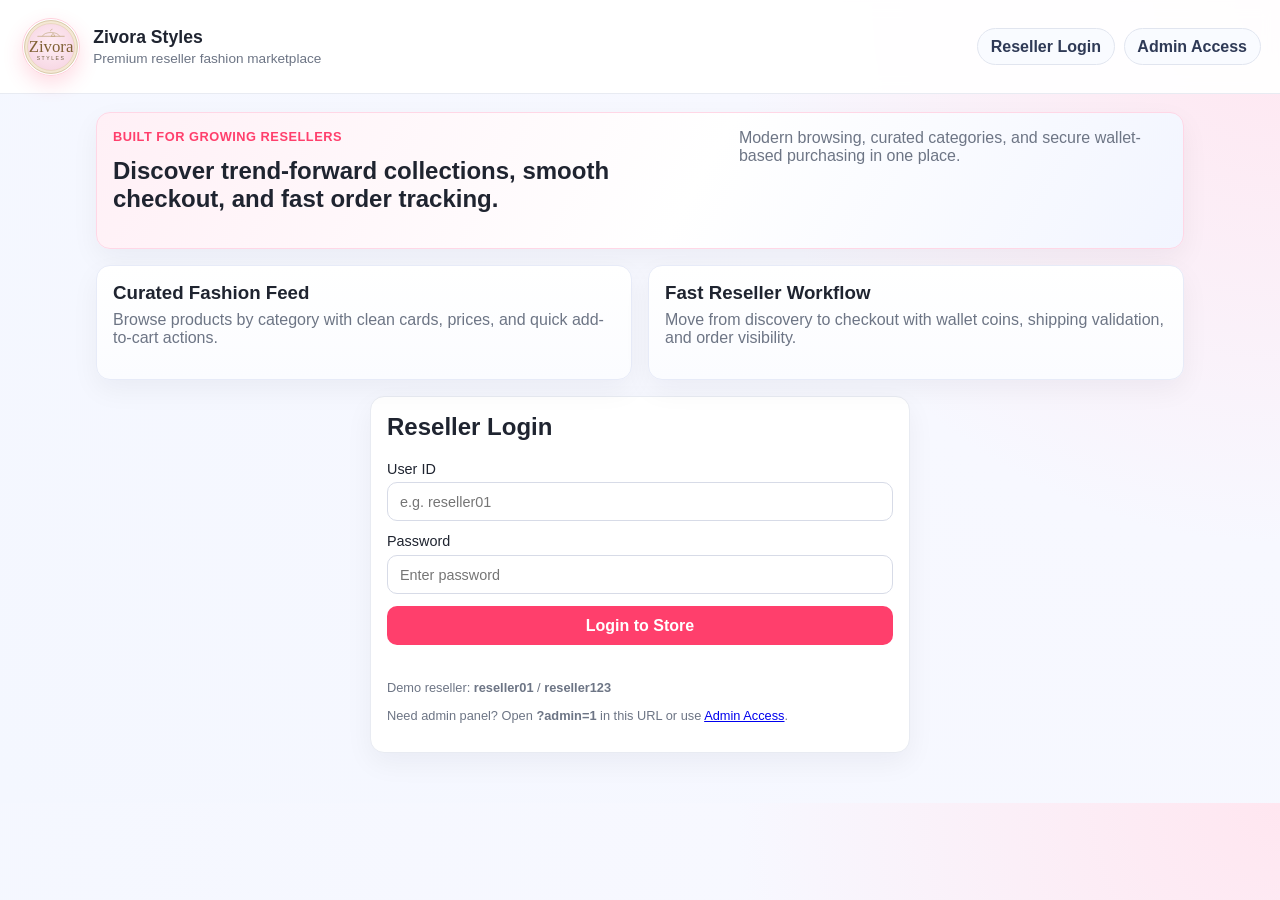
==== commit 5129a993: "Improve admin panel access flow and login UI" ====
--- a/index.html
+++ b/index.html
@@ -17,6 +17,7 @@
     </a>
     <div class="row">
       <a class="nav-link" href="index.html">Reseller Login</a>
+      <a class="nav-link" href="admin-login.html">Admin Access</a>
     </div>
   </header>
 
@@ -55,6 +56,7 @@
       </form>
       <p id="loginMessage" class="message"></p>
       <p class="muted small-text">Demo reseller: <strong>reseller01</strong> / <strong>reseller123</strong></p>
+      <p class="muted small-text">Need admin panel? Open <strong>?admin=1</strong> in this URL or use <a href="admin-login.html">Admin Access</a>.</p>
     </section>
   </main>
 
--- a/styles.css
+++ b/styles.css
@@ -127,3 +127,13 @@
   .topbar { align-items: flex-start; flex-direction: column; }
   .hero-banner { flex-direction: column; }
 }
+
+
+.admin-login-layout { display: grid; gap: 1rem; grid-template-columns: repeat(auto-fit, minmax(290px, 1fr)); }
+.admin-entry-help { grid-column: 1 / -1; }
+.admin-entry-help code { background: #f2f4fb; border: 1px solid #e2e7f5; padding: .1rem .35rem; border-radius: 6px; }
+#adminLoginCard.locked { opacity: .7; border-style: dashed; }
+#adminLoginCard.locked button[type="submit"] { cursor: not-allowed; filter: grayscale(.2); }
+#adminGateStatus.success { color: var(--success); font-weight: 600; }
+.demo-credentials { display: none; margin-top: .6rem; }
+.demo-credentials.visible { display: block; }
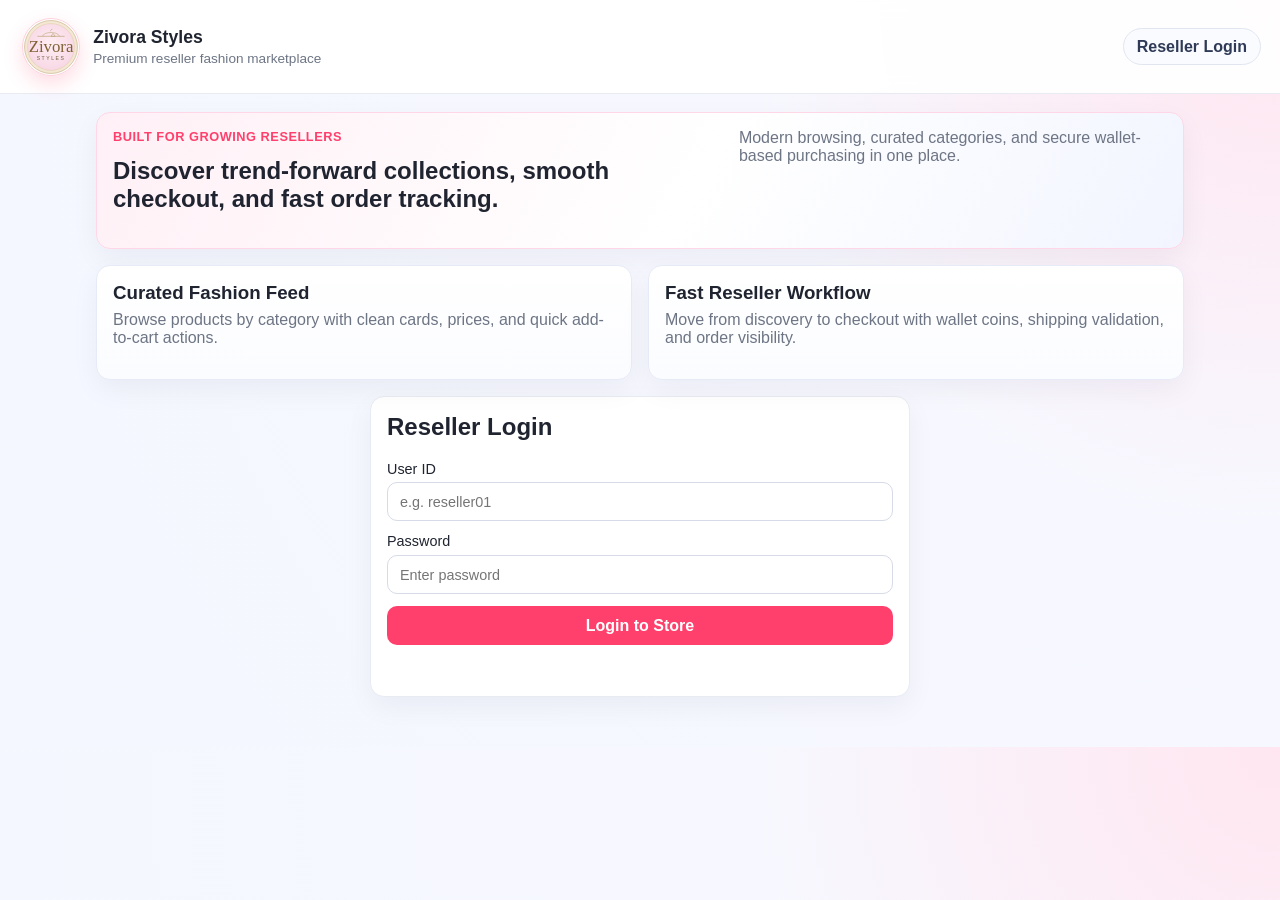
==== commit 5810faf0: "Restrict admin discovery to direct URL only" ====
--- a/index.html
+++ b/index.html
@@ -17,7 +17,6 @@
     </a>
     <div class="row">
       <a class="nav-link" href="index.html">Reseller Login</a>
-      <a class="nav-link" href="admin-login.html">Admin Access</a>
     </div>
   </header>
 
@@ -55,8 +54,6 @@
         <button type="submit">Login to Store</button>
       </form>
       <p id="loginMessage" class="message"></p>
-      <p class="muted small-text">Demo reseller: <strong>reseller01</strong> / <strong>reseller123</strong></p>
-      <p class="muted small-text">Need admin panel? Open <strong>?admin=1</strong> in this URL or use <a href="admin-login.html">Admin Access</a>.</p>
     </section>
   </main>
 
